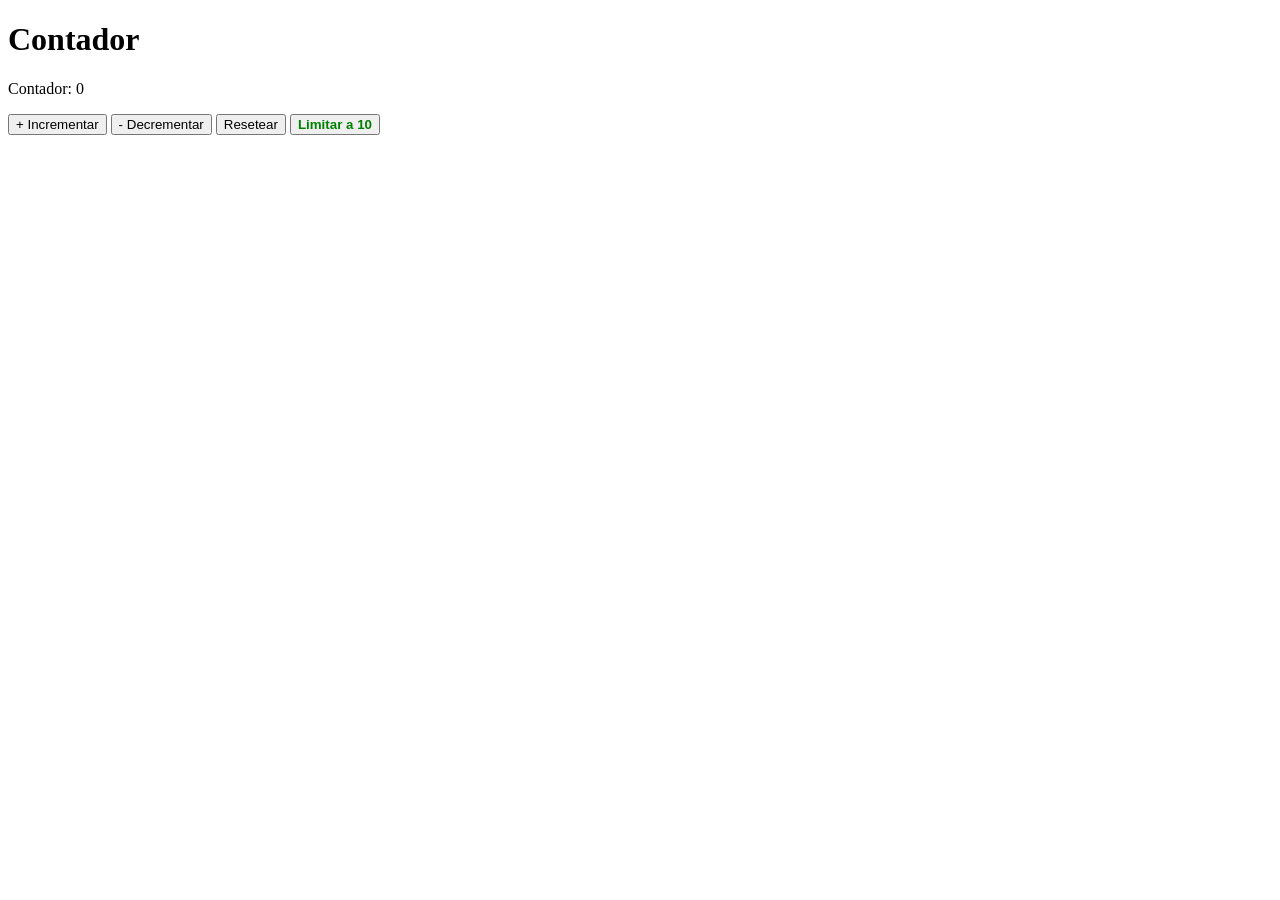
==== componentes/contador.html @ 7b6a49ba "se completo 2 de las 6 tareas se completo el contador y el palindromo" ====
<!DOCTYPE html>
<html lang="en">

<head>
    <meta charset="UTF-8">
    <meta name="viewport" content="width=device-width, initial-scale=1.0">
    <link rel="stylesheet" href="../css/contador.css">
    <script src="../js/contador.js"></script>
    <title>Contador</title>
</head>

<body>
    <h1>Contador</h1>
    <p>Contador: <span id="contador">0</span></p>
    <button id="incrementar" onclick="incrementar()">+ Incrementar</button>
    <button id="decrementar" onclick="decrementar()">- Decrementar</button>
    <button id="resetear" onclick="resetear()">Resetear</button>
    <button class="limite" id="limitar" onclick="limitar()">Limitar a 10</button>

</body>

</html>
---- css/contador.css ----
.limite {
    color: green;
    font-weight: bold;
    cursor: pointer;
}

.limite:active {
    color: red;
    font-weight: bold;
    cursor: pointer;
}
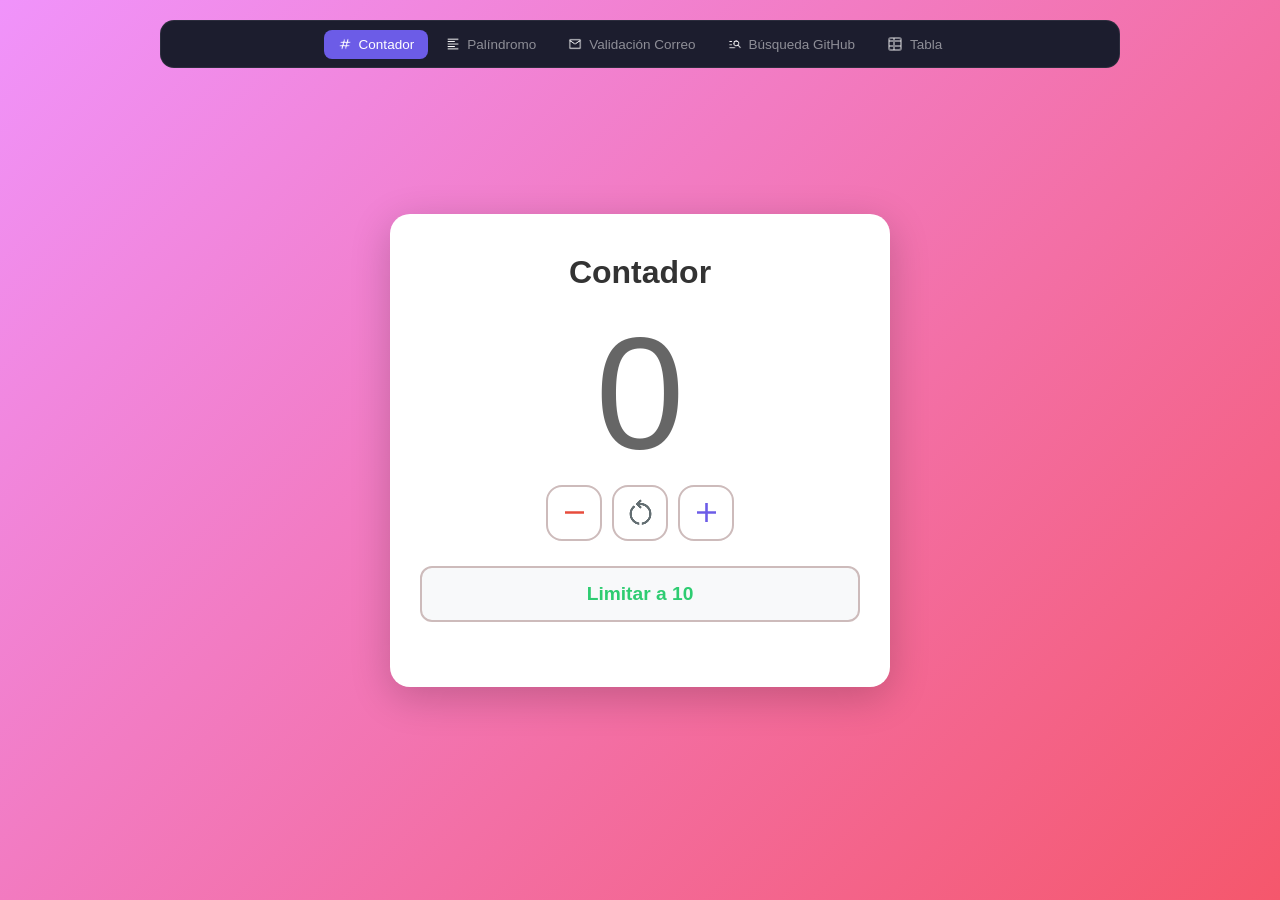
==== commit 279f1250: "se completo las practicas solo faltan detalles" ====
--- a/componentes/contador.html
+++ b/componentes/contador.html
@@ -10,12 +10,68 @@
 </head>
 
 <body>
-    <h1>Contador</h1>
-    <p>Contador: <span id="contador">0</span></p>
-    <button id="incrementar" onclick="incrementar()">+ Incrementar</button>
-    <button id="decrementar" onclick="decrementar()">- Decrementar</button>
-    <button id="resetear" onclick="resetear()">Resetear</button>
-    <button class="limite" id="limitar" onclick="limitar()">Limitar a 10</button>
+    <nav class="navbar">
+        <div class="tabs">
+            <!-- Contador (activo morado) -->
+            <a href="../componentes/contador.html" class="tab activePurple">
+                <img src="../recursos/iconTag.png" alt="Contador" style="width: 14px; height: 14px;">
+                Contador
+            </a>
+
+            <!-- Palíndromo -->
+            <a href="../componentes/palindromo.html" class="tab">
+                <img src="../recursos/iconFormatAlignLeft.png" alt="Contador" style="width: 14px; height: 14px;">
+                Palíndromo
+            </a>
+
+            <!-- Validación Correo -->
+            <a href="../componentes/validar_correo.html" class="tab">
+                <img src="../recursos/iconMail.png" alt="Contador" style="width: 14px; height: 14px;">
+                Validación Correo
+            </a>
+
+            <!-- Búsqueda GitHub -->
+            <a href="../componentes/perfiles_git.html" class="tab">
+                <img src="../recursos/iconManageSearch.png" alt="Contador" style="width: 14px; height: 14px;">
+                Búsqueda GitHub
+            </a>
+
+            <!-- Tabla -->
+            <a href="../componentes/tabla.html" class="tab">
+                <svg class="tabIcon" viewBox="0 0 16 16" fill="none" stroke="currentColor" stroke-width="2">
+                    <path d="M2 5h12M2 10h12M7 2v12" />
+                    <rect x="2" y="2" width="12" height="12" rx="2" />
+                </svg>
+                Tabla
+            </a>
+        </div>
+    </nav>
+
+    <div class="card">
+        <h1>Contador</h1>
+        <div style="text-align: center; font-size: 10rem; color: #666;">
+            <p><span id="contador">0</span></p>
+        </div>
+        <div style="display: flex; justify-content: center; gap: 10px;">
+
+            <button id="decrementar" onclick="decrementar()" class="btnIconRemove">
+                <img src="../recursos/iconRemove.png"
+                    style="display: flex; justify-content: center; align-items: center;">
+            </button>
+
+            <button id="resetear" onclick="resetear()" class="btnIconRestart">
+                <img src="../recursos/iconRestart.png"
+                    style="display: flex; justify-content: center; align-items: center;">
+            </button>
+
+            <button id="incrementar" onclick="incrementar()" class="btnIconAdd">
+                <img src="../recursos/iconAdd.png" style="display: flex; justify-content: center; align-items: center;">
+            </button>
+        </div>
+        <div>
+            <button class="limite" id="limitar" onclick="limitar()">Limitar a 10</button>
+        </div>
+    </div>
 
 </body>
 
--- a/css/contador.css
+++ b/css/contador.css
@@ -1,11 +1,180 @@
+* {
+    box-sizing: border-box;
+    margin: 0;
+    padding: 0;
+}
+
+/* /////////////////////// navbar /////////////////////////////// */
+
+.navbar {
+    position: absolute;
+    top: 20px;
+    left: 50%;
+    transform: translateX(-50%);
+    width: calc(100% - 40px);
+    max-width: 960px;
+    background: #1c1d2e;
+    border: 1px solid rgba(255, 255, 255, 0.07);
+    border-radius: 14px;
+    padding: 8px 16px;
+    display: flex;
+    align-items: center;
+    gap: 0;
+    overflow-x: auto;
+    scrollbar-width: none;
+}
+
+.navbar::-webkit-scrollbar {
+    display: none;
+}
+
+/* ── contenedores tabs ── */
+.tabs {
+    display: flex;
+    align-items: center;
+    gap: 4px;
+    margin: 0 auto;
+}
+
+/* ── Tab base ── */
+.tab {
+    display: flex;
+    align-items: center;
+    gap: 7px;
+    padding: 7px 14px;
+    border-radius: 8px;
+    font-size: 13.5px;
+    font-weight: 500;
+    color: rgba(255, 255, 255, 0.5);
+    cursor: pointer;
+    white-space: nowrap;
+    transition: background 0.15s, color 0.15s;
+    border: none;
+    background: transparent;
+    text-decoration: none;
+}
+
+.tab:hover {
+    background: rgba(255, 255, 255, 0.06);
+    color: rgba(255, 255, 255, 0.8);
+}
+
+/* ── Tab activo: morado ── */
+.tab.activePurple {
+    background: #6c5ce7;
+    color: #fff;
+}
+
+
+/* ── Iconos SVG inline ── */
+.tabIcon {
+    width: 16px;
+    height: 16px;
+    min-width: 16px;
+    min-height: 16px;
+    max-width: 16px;
+    opacity: 0.9;
+    flex-shrink: 0;
+}
+
+
+/* /////////////////////// navbar /////////////////////////////// */
+body {
+    font-family: 'Segoe UI', Tahoma, Geneva, Verdana, sans-serif;
+    background: linear-gradient(135deg, #f093fb 0%, #f5576c 100%);
+    min-height: 100vh;
+    display: flex;
+    justify-content: center;
+    align-items: center;
+    margin: 0;
+    padding: 20px;
+}
+
+.card {
+    background: white;
+    border-radius: 20px;
+    box-shadow: 0 10px 40px rgba(0, 0, 0, 0.2);
+    padding: 40px 30px;
+    max-width: 500px;
+    width: 100%;
+    transition: all 0.3s ease;
+}
+
+h1 {
+    color: #333;
+    text-align: center;
+    margin-bottom: 10px;
+    font-size: 2rem;
+}
+
+.btnIconRemove,
+.btnIconAdd,
+.btnIconRestart {
+    width: 56px;
+    height: 56px;
+    padding: 15px;
+    border: 2px solid #cdbbbb;
+    background: #fff;
+    border-radius: 16px;
+    cursor: pointer;
+    display: flex;
+    justify-content: center;
+    align-items: center;
+    transition: all 0.2s ease;
+    margin-bottom: 25px;
+    /* border: none; */
+    /* font-size: 1.2rem; */
+    /* font-weight: 600; */
+    /* transition: background 0.3s, transform 0.1s; */
+    /* background: #667eea; */
+}
+
+.btnIconRemove:hover {
+    background-color: #dfd0d0;
+    border-color: #e74c3c;
+}
+
+.btnIconAdd:hover {
+    background-color: #dfd0d0;
+    border-color: #6c5ce7;
+}
+
+.btnIconRestart:hover {
+    background-color: #dfd0d0;
+    border-color: #aaa;
+}
+
+.subtitle {
+    text-align: center;
+    color: #666;
+    margin-bottom: 30px;
+    font-size: 1rem;
+}
+
 .limite {
-    color: green;
-    font-weight: bold;
+    width: 100%;
+    padding: 15px;
+    background: #f8f9fa;
+    /* Fondo claro y neutral */
+    color: #2ecc71;
+    /* Un verde más agradable y moderno */
+    border: 2px solid #cdbbbb;
+    border-radius: 12px;
+    font-size: 1.2rem;
+    font-weight: 600;
     cursor: pointer;
+    transition: all 0.3s ease;
+    margin-bottom: 25px;
+}
+
+.limite:hover {
+    background: #f1f2f6;
+    border-color: #2ecc71;
 }
 
 .limite:active {
-    color: red;
-    font-weight: bold;
-    cursor: pointer;
+    color: #e74c3c;
+    /* Un rojo moderno para el estado activo */
+    border-color: #e74c3c;
+    transform: scale(0.98);
 }
